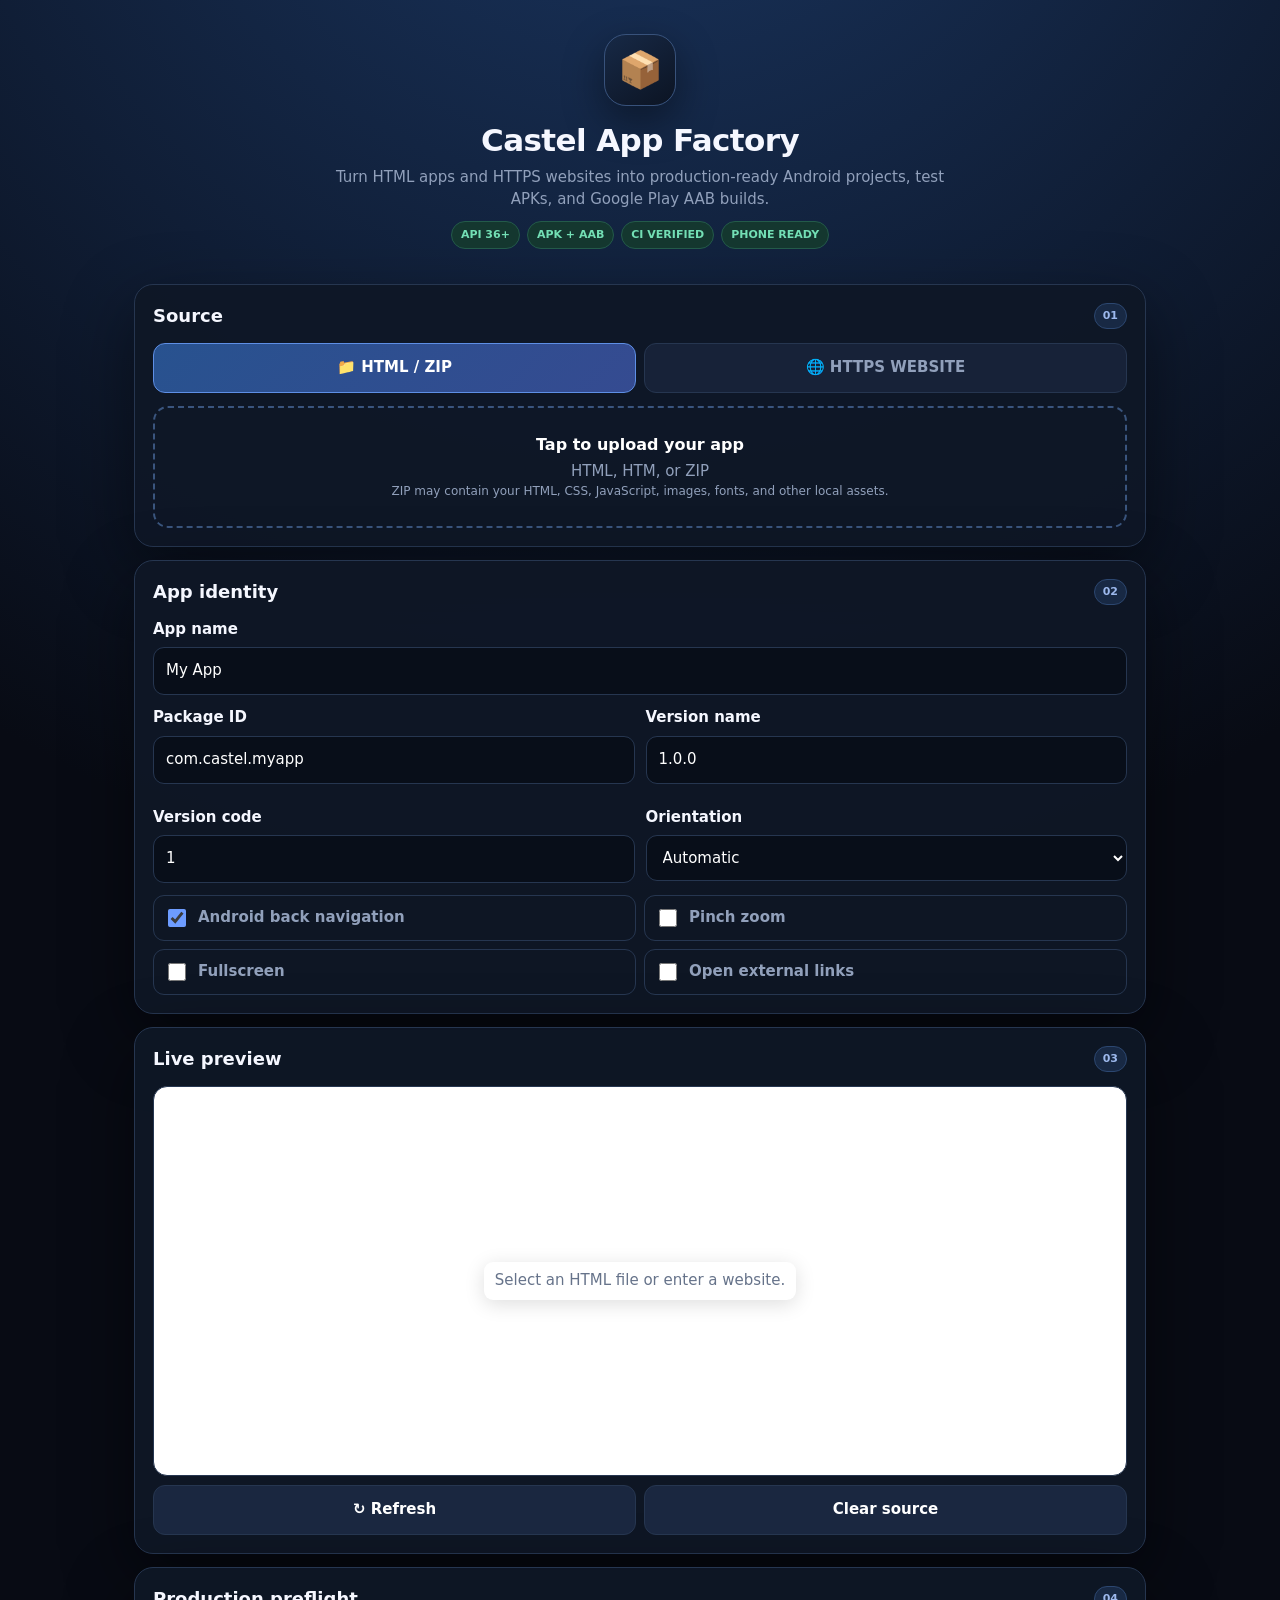
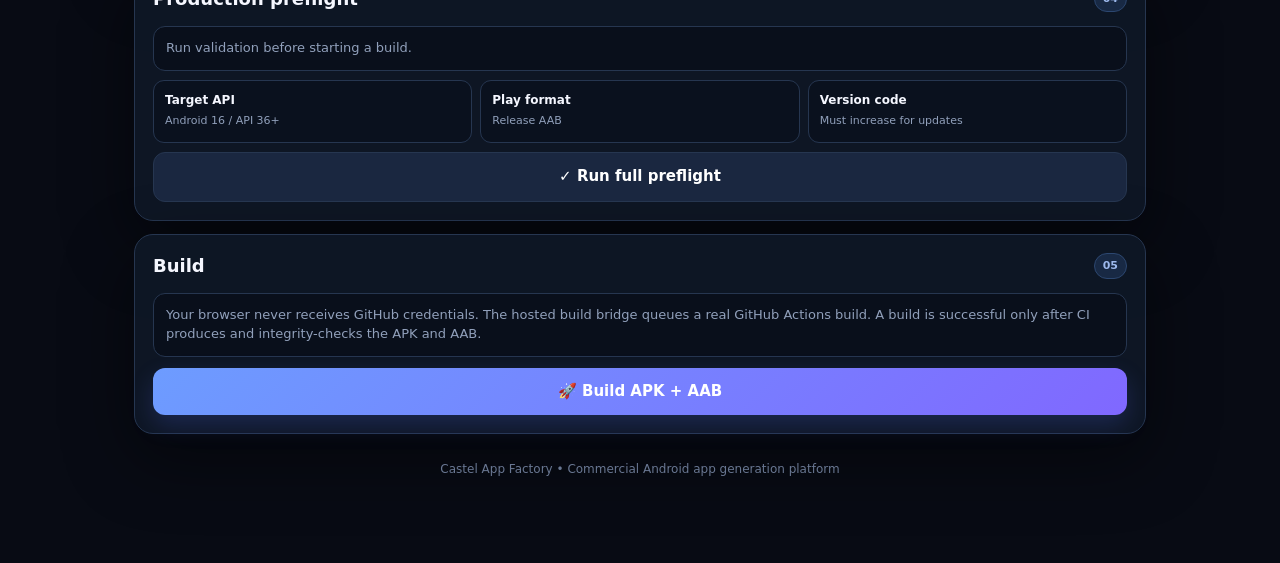
==== index.html @ 4539772b "Fix Pages root to open Castel App Factory UI" ====
<!doctype html>
<html lang="en">
<head>
<meta charset="utf-8">
<meta name="viewport" content="width=device-width,initial-scale=1">
<meta http-equiv="refresh" content="0; url=./factory/index.html">
<title>Opening Castel App Factory…</title>
<script>location.replace('./factory/index.html');</script>
</head>
<body>
<p>Opening <a href="./factory/index.html">Castel App Factory</a>…</p>
</body>
</html>
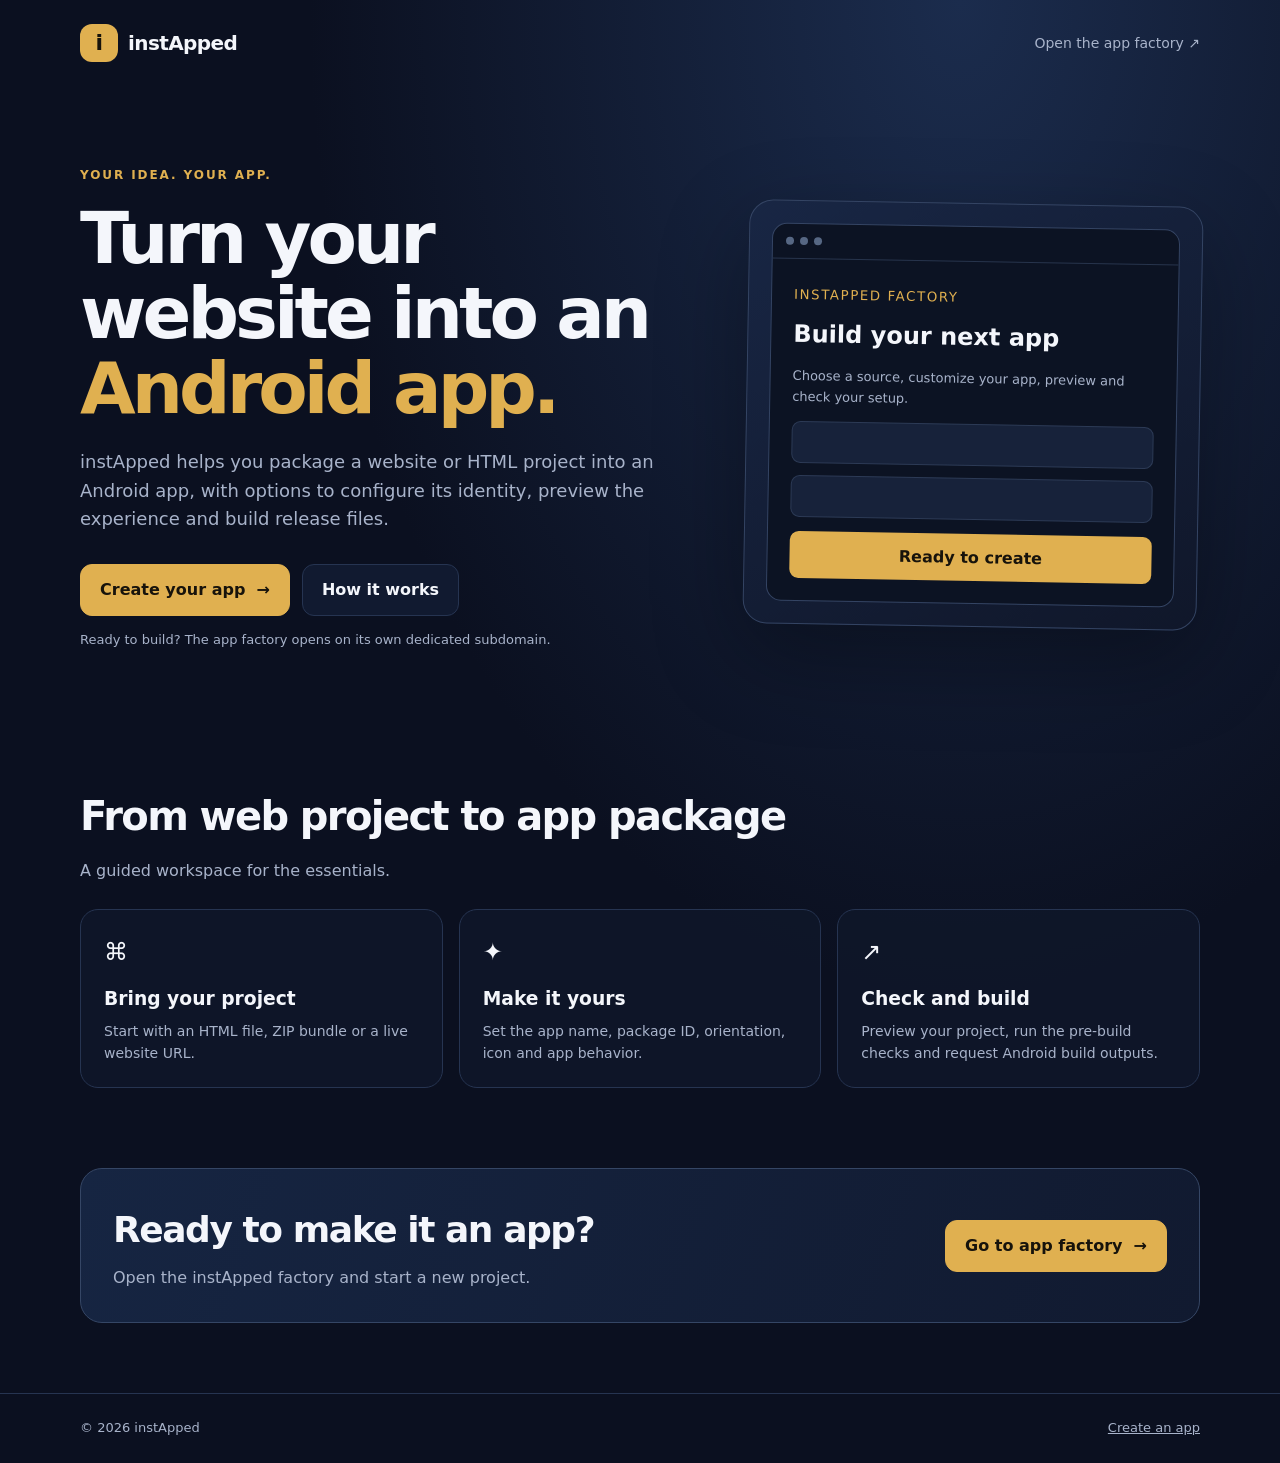
==== commit 44d9b65b: "Create instApped public landing page" ====
--- a/index.html
+++ b/index.html
@@ -3,11 +3,30 @@
 <head>
 <meta charset="utf-8">
 <meta name="viewport" content="width=device-width,initial-scale=1">
-<meta http-equiv="refresh" content="0; url=./factory/index.html">
-<title>Opening Castel App Factory…</title>
-<script>location.replace('./factory/index.html');</script>
+<meta name="theme-color" content="#101a2e">
+<meta name="description" content="instApped turns your website or HTML project into an Android app. Prepare, preview and build from one simple workspace.">
+<title>instApped — Turn your website into an app</title>
+<style>
+:root{color-scheme:dark;--bg:#0b1020;--panel:#111a30;--line:#263451;--text:#f4f6fb;--muted:#a8b3ca;--gold:#e0b050}
+*{box-sizing:border-box}body{margin:0;font:16px/1.6 system-ui,-apple-system,"Segoe UI",sans-serif;background:radial-gradient(ellipse at 75% 0%,#1b2c4d 0,transparent 48%),var(--bg);color:var(--text)}a{color:inherit}.wrap{width:min(1120px,calc(100% - 40px));margin:auto}.top{display:flex;align-items:center;justify-content:space-between;padding:24px 0}.brand{display:flex;align-items:center;gap:10px;font-weight:800;font-size:20px;letter-spacing:-.03em}.mark{display:grid;place-items:center;width:38px;height:38px;border-radius:12px;background:var(--gold);color:#17130b;font-size:22px}.navlink{color:var(--muted);text-decoration:none;font-size:14px}.hero{padding:80px 0 72px;display:grid;grid-template-columns:1.15fr .85fr;gap:52px;align-items:center}.eyebrow{color:var(--gold);font-size:12px;letter-spacing:.16em;text-transform:uppercase;font-weight:800}.hero h1{font-size:clamp(42px,6vw,72px);line-height:1.04;letter-spacing:-.055em;margin:16px 0 22px;max-width:720px}.hero h1 span{color:var(--gold)}.lead{font-size:18px;color:var(--muted);max-width:590px}.actions{display:flex;gap:12px;flex-wrap:wrap;margin-top:30px}.btn{display:inline-flex;align-items:center;justify-content:center;min-height:48px;padding:12px 19px;border-radius:12px;text-decoration:none;font-weight:750;border:1px solid var(--line)}.primary{background:var(--gold);color:#17130b;border-color:var(--gold)}.secondary{background:#111a30}.note{font-size:13px;color:var(--muted);margin-top:14px}.preview{border:1px solid #344463;border-radius:24px;background:linear-gradient(150deg,#182644,#10172a);padding:22px;box-shadow:0 30px 90px #0005;transform:rotate(1deg)}.window{border:1px solid #344463;border-radius:15px;background:#0c1323;overflow:hidden}.windowbar{display:flex;gap:6px;padding:13px;border-bottom:1px solid #27344c}.windowbar i{width:8px;height:8px;border-radius:50%;background:#566783}.mock{padding:22px}.mock small{color:var(--gold);letter-spacing:.12em;text-transform:uppercase}.mock h2{font-size:24px;margin:8px 0}.mock p{color:var(--muted);font-size:13px}.mockrow{height:42px;border:1px solid #2c3a55;border-radius:9px;margin-top:12px;background:#17223a}.mockbutton{background:var(--gold);color:#17130b;text-align:center;padding:11px;border-radius:9px;font-weight:800;margin-top:14px}.features{padding:48px 0 80px}.features h2{font-size:clamp(28px,4vw,40px);letter-spacing:-.04em;margin:0 0 10px}.sectionlead{color:var(--muted);margin:0 0 26px}.cards{display:grid;grid-template-columns:repeat(3,1fr);gap:16px}.card{border:1px solid var(--line);background:#10182bba;border-radius:18px;padding:23px}.ico{font-size:24px}.card h3{margin:12px 0 6px}.card p{margin:0;color:var(--muted);font-size:14px}.cta{border:1px solid #354665;background:linear-gradient(110deg,#162542,#111a30);border-radius:22px;padding:32px;display:flex;justify-content:space-between;align-items:center;gap:20px;margin-bottom:70px}.cta h2{margin:0;font-size:clamp(24px,4vw,36px);letter-spacing:-.04em}.cta p{margin:6px 0 0;color:var(--muted)}footer{border-top:1px solid var(--line);padding:24px 0;color:var(--muted);font-size:13px}.footrow{display:flex;justify-content:space-between;gap:12px;flex-wrap:wrap}
+@media(max-width:760px){.hero{grid-template-columns:1fr;padding:45px 0 52px;gap:30px}.preview{transform:none}.cards{grid-template-columns:1fr}.cta{align-items:flex-start;flex-direction:column;padding:24px}.top{padding:18px 0}}
+</style>
 </head>
 <body>
-<p>Opening <a href="./factory/index.html">Castel App Factory</a>…</p>
+<header class="wrap top"><a class="brand" href="/" aria-label="instApped home" style="text-decoration:none"><span class="mark">i</span>instApped</a><a class="navlink" href="https://create.instapped.com">Open the app factory ↗</a></header>
+<main>
+<section class="wrap hero">
+<div><div class="eyebrow">Your idea. Your app.</div><h1>Turn your website into an <span>Android app.</span></h1><p class="lead">instApped helps you package a website or HTML project into an Android app, with options to configure its identity, preview the experience and build release files.</p><div class="actions"><a class="btn primary" href="https://create.instapped.com">Create your app&nbsp; →</a><a class="btn secondary" href="#how-it-works">How it works</a></div><p class="note">Ready to build? The app factory opens on its own dedicated subdomain.</p></div>
+<div class="preview" aria-label="Illustration of the app factory interface"><div class="window"><div class="windowbar"><i></i><i></i><i></i></div><div class="mock"><small>instApped factory</small><h2>Build your next app</h2><p>Choose a source, customize your app, preview and check your setup.</p><div class="mockrow"></div><div class="mockrow"></div><div class="mockbutton">Ready to create</div></div></div></div>
+</section>
+<section class="wrap features" id="how-it-works"><h2>From web project to app package</h2><p class="sectionlead">A guided workspace for the essentials.</p><div class="cards">
+<article class="card"><div class="ico">⌘</div><h3>Bring your project</h3><p>Start with an HTML file, ZIP bundle or a live website URL.</p></article>
+<article class="card"><div class="ico">✦</div><h3>Make it yours</h3><p>Set the app name, package ID, orientation, icon and app behavior.</p></article>
+<article class="card"><div class="ico">↗</div><h3>Check and build</h3><p>Preview your project, run the pre-build checks and request Android build outputs.</p></article>
+</div></section>
+<section class="wrap"><div class="cta"><div><h2>Ready to make it an app?</h2><p>Open the instApped factory and start a new project.</p></div><a class="btn primary" href="https://create.instapped.com">Go to app factory&nbsp; →</a></div></section>
+</main>
+<footer><div class="wrap footrow"><span>© <span id="year"></span> instApped</span><a href="https://create.instapped.com">Create an app</a></div></footer>
+<script>document.getElementById("year").textContent=new Date().getFullYear();</script>
 </body>
-</html>
+</html>
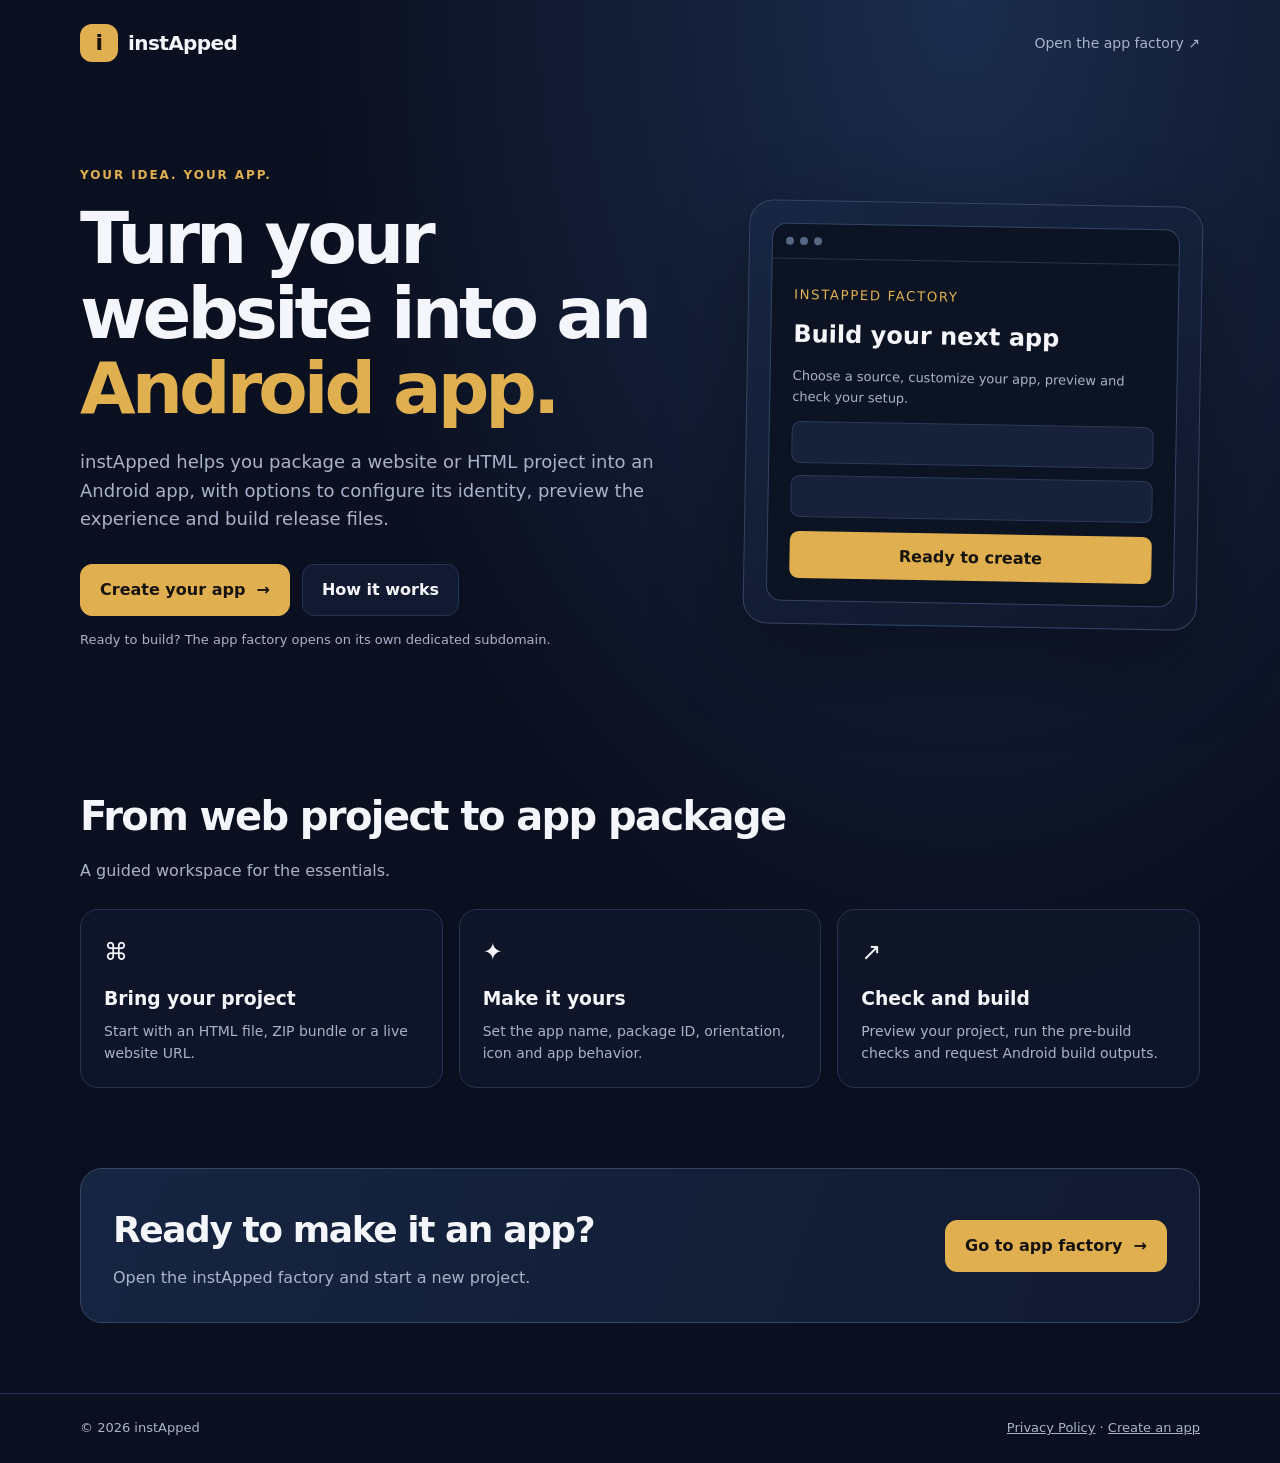
==== commit d900e72b: "Add privacy policy link to InstApped homepage" ====
--- a/index.html
+++ b/index.html
@@ -26,7 +26,7 @@
 </div></section>
 <section class="wrap"><div class="cta"><div><h2>Ready to make it an app?</h2><p>Open the instApped factory and start a new project.</p></div><a class="btn primary" href="https://create.instapped.com">Go to app factory&nbsp; →</a></div></section>
 </main>
-<footer><div class="wrap footrow"><span>© <span id="year"></span> instApped</span><a href="https://create.instapped.com">Create an app</a></div></footer>
+<footer><div class="wrap footrow"><span>© <span id="year"></span> instApped</span><span><a href="/privacy-policy.html">Privacy Policy</a> · <a href="https://create.instapped.com">Create an app</a></span></div></footer>
 <script>document.getElementById("year").textContent=new Date().getFullYear();</script>
 </body>
 </html>
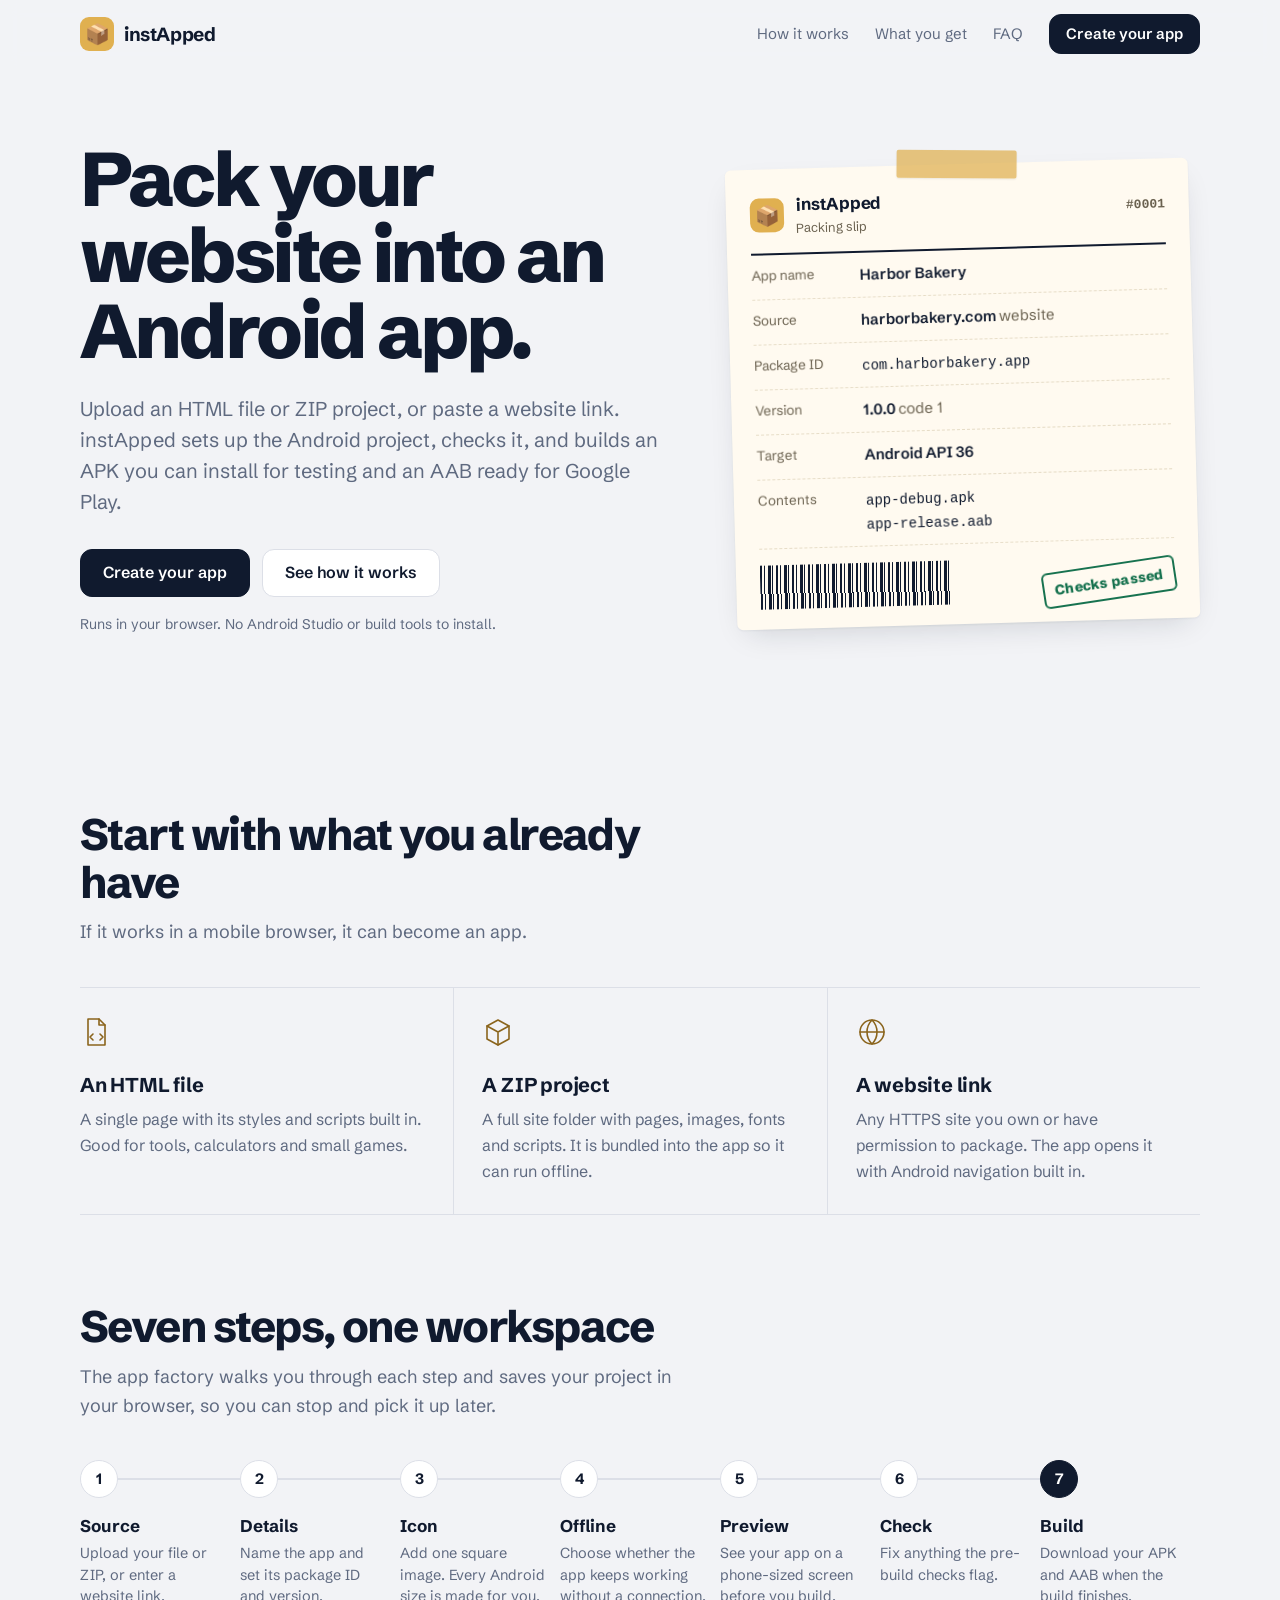
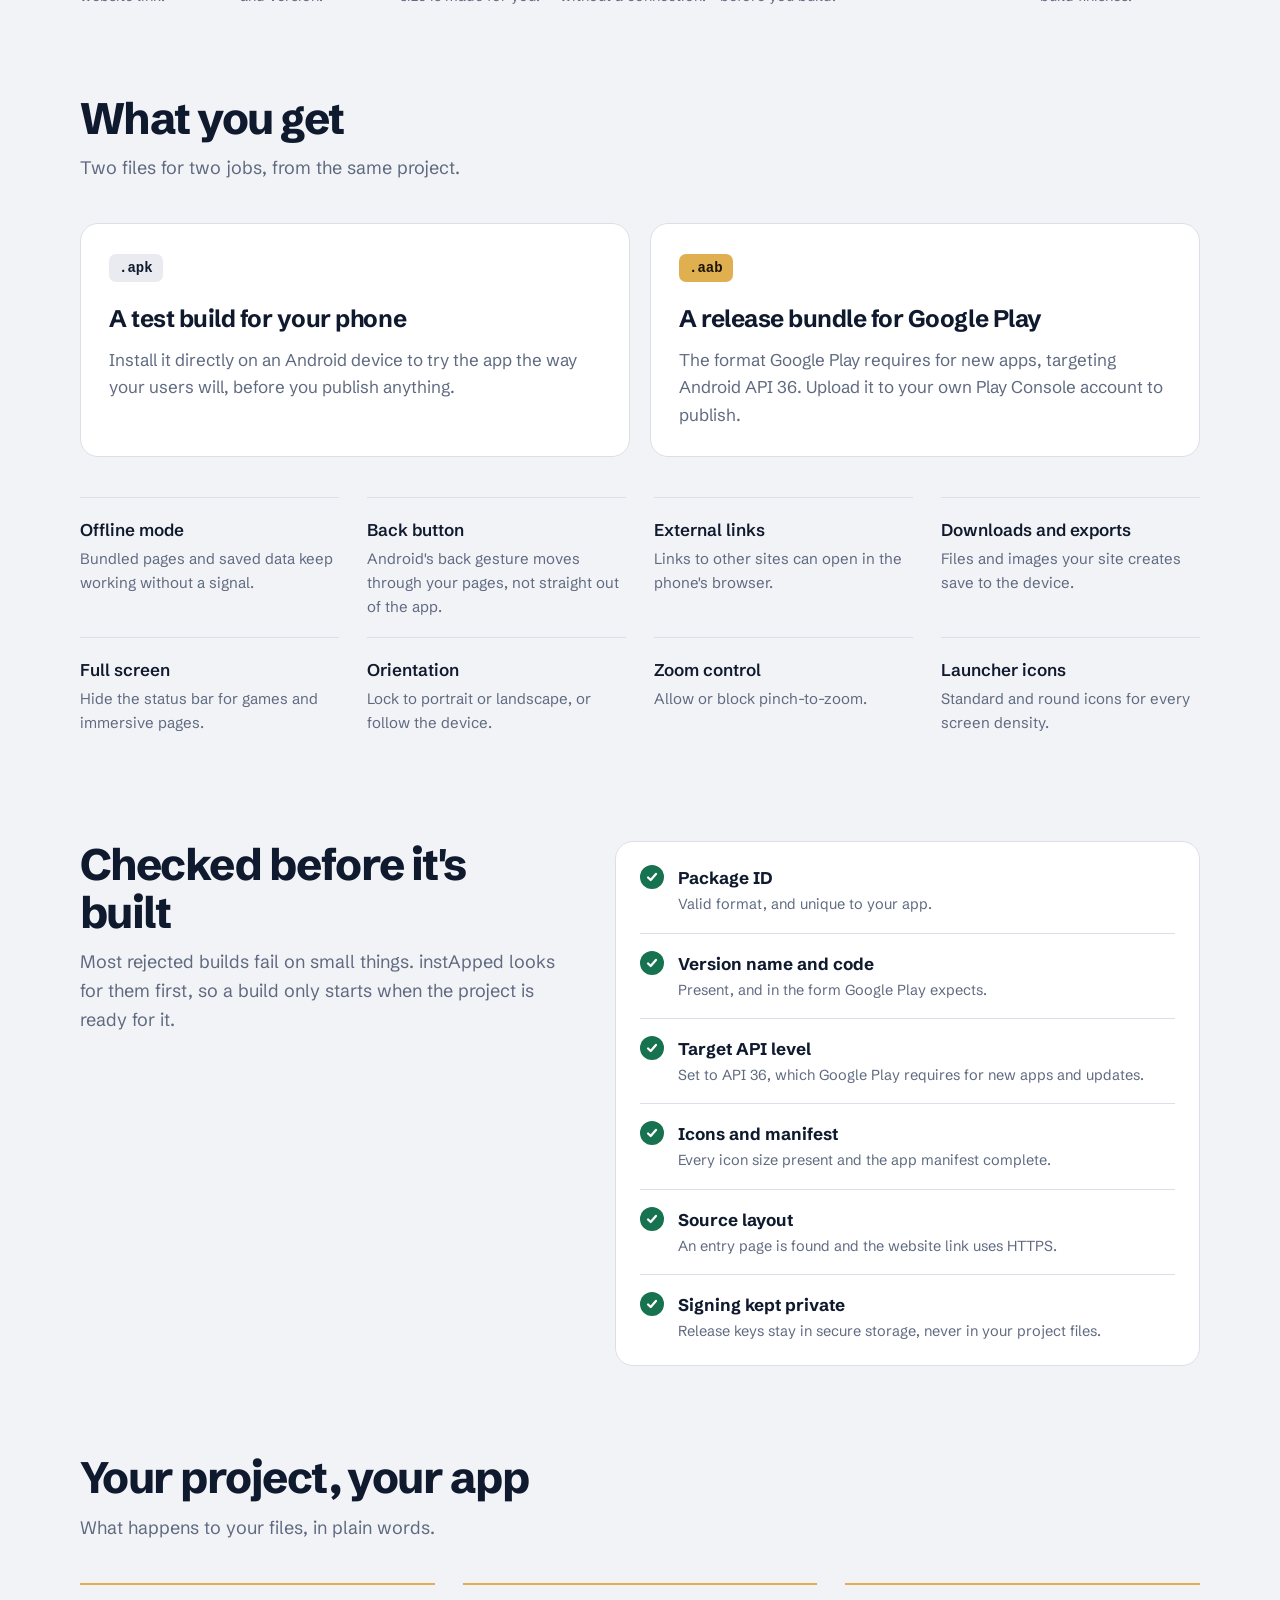
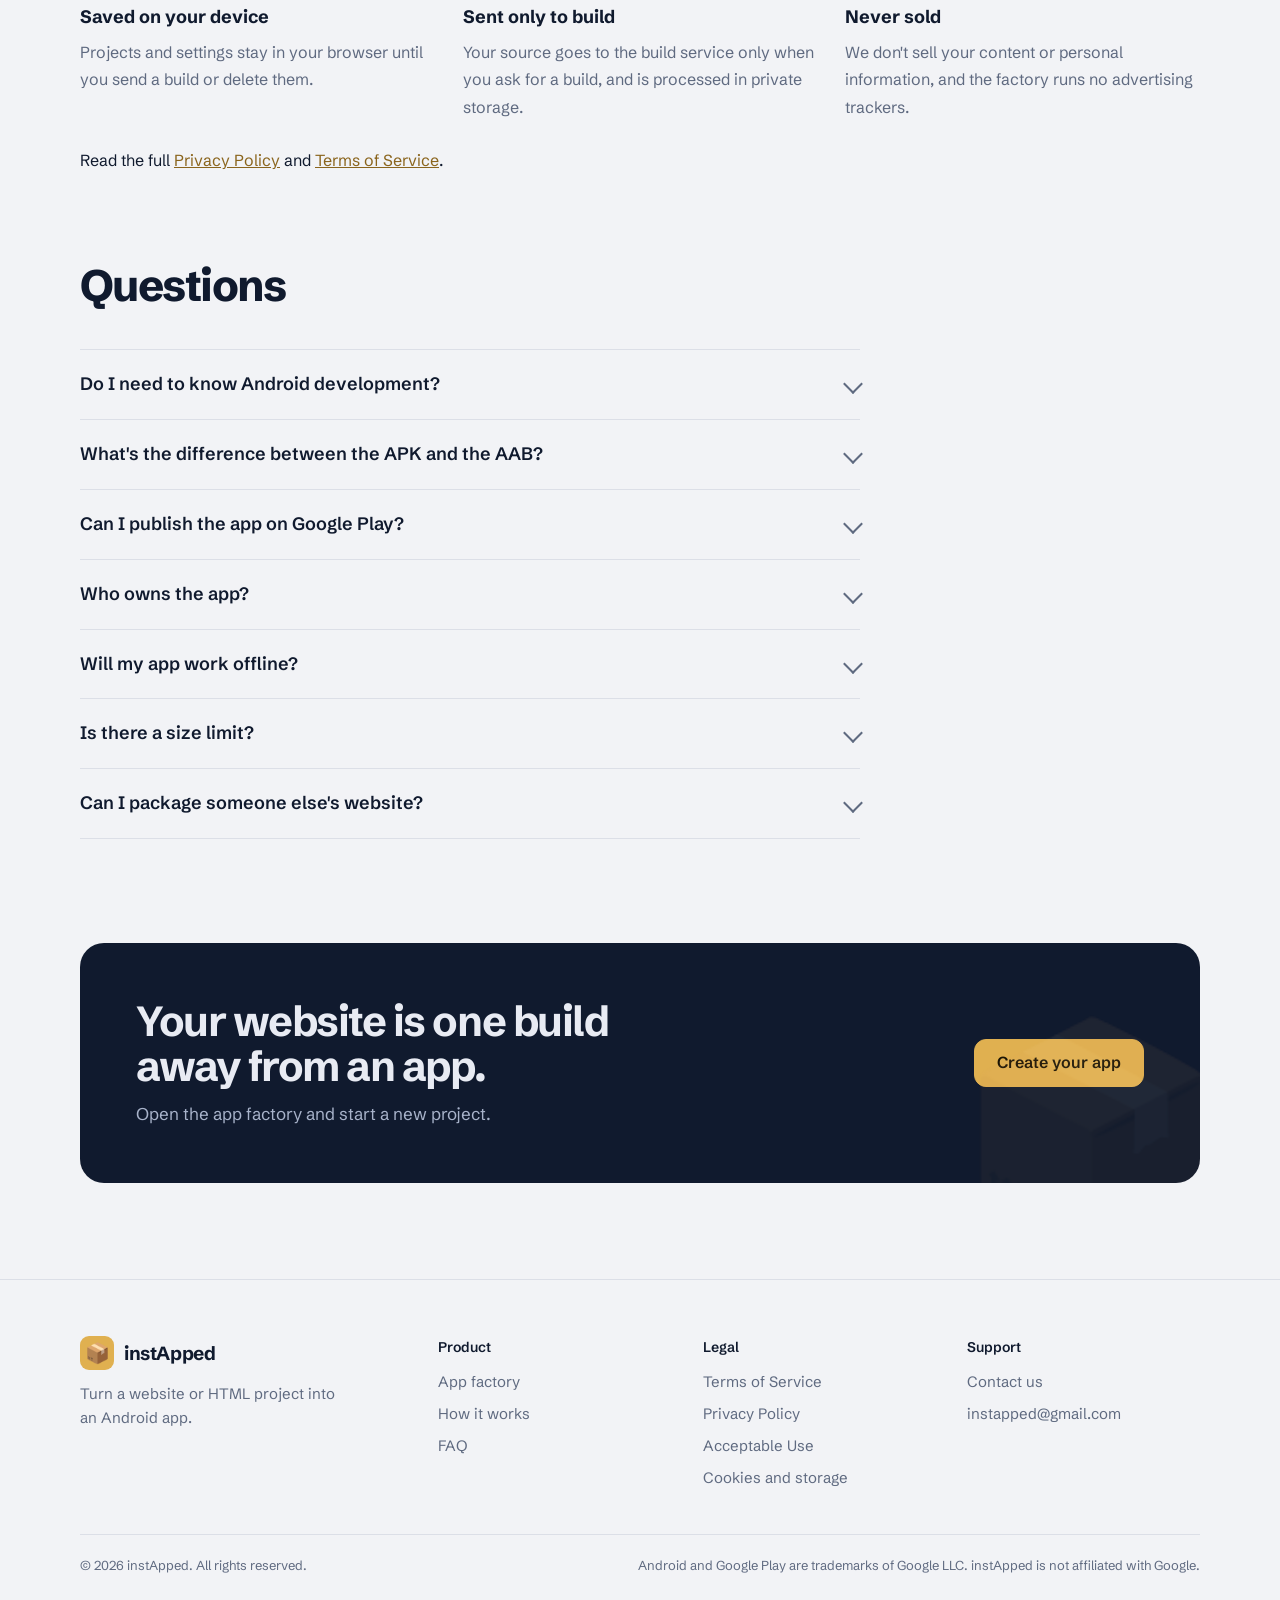
==== commit 3c774969: "Add instApped landing page and legal/support pages - New landing page (index.html) in the brand's na" ====
--- a/index.html
+++ b/index.html
@@ -2,31 +2,403 @@
 <html lang="en">
 <head>
 <meta charset="utf-8">
-<meta name="viewport" content="width=device-width,initial-scale=1">
+<meta name="viewport" content="width=device-width,initial-scale=1,viewport-fit=cover">
+<title>instApped — Turn your website into an Android app</title>
+<meta name="description" content="instApped packages your website, HTML file or ZIP project as an Android app. Preview it, run pre-build checks, and build an APK for testing and an AAB for Google Play.">
 <meta name="theme-color" content="#101a2e">
-<meta name="description" content="instApped turns your website or HTML project into an Android app. Prepare, preview and build from one simple workspace.">
-<title>instApped — Turn your website into an app</title>
+<link rel="canonical" href="https://instapped.com/">
+<link rel="icon" href="/assets/favicon.svg" type="image/svg+xml">
+<meta property="og:type" content="website">
+<meta property="og:site_name" content="instApped">
+<meta property="og:title" content="instApped — Turn your website into an Android app">
+<meta property="og:description" content="Package a website, HTML file or ZIP project as an Android app. Build an APK for testing and an AAB for Google Play.">
+<meta property="og:url" content="https://instapped.com/">
+<meta name="twitter:card" content="summary">
+<link rel="preconnect" href="https://fonts.googleapis.com">
+<link rel="preconnect" href="https://fonts.gstatic.com" crossorigin>
+<link href="https://fonts.googleapis.com/css2?family=Schibsted+Grotesk:wght@400;500;600;700;800&display=swap" rel="stylesheet">
+<link rel="stylesheet" href="/assets/site.css">
+<script type="application/ld+json">
+{"@context":"https://schema.org","@type":"SoftwareApplication","name":"instApped","applicationCategory":"DeveloperApplication","operatingSystem":"Web","url":"https://instapped.com/","description":"Packages a website, HTML file or ZIP project as an Android app, with APK and AAB builds.","publisher":{"@type":"Organization","name":"instApped","email":"instapped@gmail.com"}}
+</script>
 <style>
-:root{color-scheme:dark;--bg:#0b1020;--panel:#111a30;--line:#263451;--text:#f4f6fb;--muted:#a8b3ca;--gold:#e0b050}
-*{box-sizing:border-box}body{margin:0;font:16px/1.6 system-ui,-apple-system,"Segoe UI",sans-serif;background:radial-gradient(ellipse at 75% 0%,#1b2c4d 0,transparent 48%),var(--bg);color:var(--text)}a{color:inherit}.wrap{width:min(1120px,calc(100% - 40px));margin:auto}.top{display:flex;align-items:center;justify-content:space-between;padding:24px 0}.brand{display:flex;align-items:center;gap:10px;font-weight:800;font-size:20px;letter-spacing:-.03em}.mark{display:grid;place-items:center;width:38px;height:38px;border-radius:12px;background:var(--gold);color:#17130b;font-size:22px}.navlink{color:var(--muted);text-decoration:none;font-size:14px}.hero{padding:80px 0 72px;display:grid;grid-template-columns:1.15fr .85fr;gap:52px;align-items:center}.eyebrow{color:var(--gold);font-size:12px;letter-spacing:.16em;text-transform:uppercase;font-weight:800}.hero h1{font-size:clamp(42px,6vw,72px);line-height:1.04;letter-spacing:-.055em;margin:16px 0 22px;max-width:720px}.hero h1 span{color:var(--gold)}.lead{font-size:18px;color:var(--muted);max-width:590px}.actions{display:flex;gap:12px;flex-wrap:wrap;margin-top:30px}.btn{display:inline-flex;align-items:center;justify-content:center;min-height:48px;padding:12px 19px;border-radius:12px;text-decoration:none;font-weight:750;border:1px solid var(--line)}.primary{background:var(--gold);color:#17130b;border-color:var(--gold)}.secondary{background:#111a30}.note{font-size:13px;color:var(--muted);margin-top:14px}.preview{border:1px solid #344463;border-radius:24px;background:linear-gradient(150deg,#182644,#10172a);padding:22px;box-shadow:0 30px 90px #0005;transform:rotate(1deg)}.window{border:1px solid #344463;border-radius:15px;background:#0c1323;overflow:hidden}.windowbar{display:flex;gap:6px;padding:13px;border-bottom:1px solid #27344c}.windowbar i{width:8px;height:8px;border-radius:50%;background:#566783}.mock{padding:22px}.mock small{color:var(--gold);letter-spacing:.12em;text-transform:uppercase}.mock h2{font-size:24px;margin:8px 0}.mock p{color:var(--muted);font-size:13px}.mockrow{height:42px;border:1px solid #2c3a55;border-radius:9px;margin-top:12px;background:#17223a}.mockbutton{background:var(--gold);color:#17130b;text-align:center;padding:11px;border-radius:9px;font-weight:800;margin-top:14px}.features{padding:48px 0 80px}.features h2{font-size:clamp(28px,4vw,40px);letter-spacing:-.04em;margin:0 0 10px}.sectionlead{color:var(--muted);margin:0 0 26px}.cards{display:grid;grid-template-columns:repeat(3,1fr);gap:16px}.card{border:1px solid var(--line);background:#10182bba;border-radius:18px;padding:23px}.ico{font-size:24px}.card h3{margin:12px 0 6px}.card p{margin:0;color:var(--muted);font-size:14px}.cta{border:1px solid #354665;background:linear-gradient(110deg,#162542,#111a30);border-radius:22px;padding:32px;display:flex;justify-content:space-between;align-items:center;gap:20px;margin-bottom:70px}.cta h2{margin:0;font-size:clamp(24px,4vw,36px);letter-spacing:-.04em}.cta p{margin:6px 0 0;color:var(--muted)}footer{border-top:1px solid var(--line);padding:24px 0;color:var(--muted);font-size:13px}.footrow{display:flex;justify-content:space-between;gap:12px;flex-wrap:wrap}
-@media(max-width:760px){.hero{grid-template-columns:1fr;padding:45px 0 52px;gap:30px}.preview{transform:none}.cards{grid-template-columns:1fr}.cta{align-items:flex-start;flex-direction:column;padding:24px}.top{padding:18px 0}}
+/* ---------- Hero ---------- */
+.hero{display:grid;grid-template-columns:minmax(0,1.1fr) minmax(0,.9fr);gap:64px;align-items:center;padding:72px 0 88px}
+.hero h1{font-size:clamp(40px,6.4vw,76px);line-height:1;letter-spacing:-.045em;font-weight:800;margin:0 0 24px;max-width:13ch}
+.lead{font-size:clamp(17px,1.6vw,20px);line-height:1.55;color:var(--muted);max-width:52ch;margin:0}
+.hero-actions{display:flex;flex-wrap:wrap;gap:12px;margin-top:32px}
+.hero-note{margin:16px 0 0;font-size:14px;color:var(--muted)}
+
+/* The packing slip: the one memorable thing on the page */
+.slip-stage{position:relative;padding:18px 6px 6px}
+.slip{position:relative;margin:0;background:var(--slip);color:#101a2e;border-radius:6px;padding:22px 24px 20px;box-shadow:var(--shadow);transform:rotate(-1.6deg);font-size:15px}
+.slip::before{content:"";position:absolute;top:-14px;left:50%;width:120px;height:28px;transform:translateX(-50%) rotate(2deg);background:color-mix(in srgb,#e0b050 72%,transparent);border-radius:2px;box-shadow:0 1px 2px rgba(0,0,0,.08)}
+.slip-top{display:flex;align-items:center;gap:12px;padding-bottom:14px;border-bottom:2px solid #101a2e}
+.slip-top b{display:block;font-size:17px;letter-spacing:-.01em}
+.slip-top small{display:block;color:#6b6250;font-size:13px}
+.slip-no{margin-left:auto;font:600 13px/1 var(--mono);color:#6b6250}
+.slip dl{margin:0}
+.slip .r{display:grid;grid-template-columns:96px minmax(0,1fr);gap:12px;padding:10px 0;border-bottom:1px dashed var(--slip-line)}
+.slip dt{color:#6b6250;font-size:13.5px}
+.slip dd{margin:0;font-weight:600;overflow-wrap:anywhere}
+.slip dd code{font:500 14px/1.4 var(--mono)}
+.slip dd span{font-weight:400;color:#6b6250}
+.slip-foot{display:flex;align-items:flex-end;justify-content:space-between;gap:16px;padding-top:16px}
+.barcode{height:44px;flex:1;max-width:190px;background:repeating-linear-gradient(90deg,#101a2e 0 2px,transparent 2px 4px,#101a2e 4px 5px,transparent 5px 8px,#101a2e 8px 11px,transparent 11px 12px,#101a2e 12px 13px,transparent 13px 16px)}
+.stamp{display:inline-block;border:2.5px solid #17724f;color:#17724f;border-radius:6px;padding:5px 10px;font-weight:800;font-size:14px;letter-spacing:.02em;transform:rotate(-7deg)}
+
+/* Page-load sequence: rows fill in, then the stamp lands */
+@media (prefers-reduced-motion:no-preference){
+  .slip .r{opacity:0;transform:translateY(4px);animation:fill .35s ease-out forwards}
+  .slip .r:nth-child(1){animation-delay:.25s}.slip .r:nth-child(2){animation-delay:.45s}
+  .slip .r:nth-child(3){animation-delay:.65s}.slip .r:nth-child(4){animation-delay:.85s}
+  .slip .r:nth-child(5){animation-delay:1.05s}.slip .r:nth-child(6){animation-delay:1.25s}
+  .stamp{opacity:0;animation:stamp .32s cubic-bezier(.2,1.6,.4,1) 1.7s forwards}
+}
+@keyframes fill{to{opacity:1;transform:none}}
+@keyframes stamp{from{opacity:0;transform:rotate(-7deg) scale(1.9)}to{opacity:1;transform:rotate(-7deg) scale(1)}}
+
+/* ---------- Sections ---------- */
+section{scroll-margin-top:80px}
+.sec{padding:88px 0 0}
+.sec-head{max-width:60ch;margin-bottom:40px}
+.sec-head h2{font-size:clamp(30px,4vw,44px);line-height:1.08;letter-spacing:-.035em;margin:0 0 12px;font-weight:750}
+.sec-head p{margin:0;color:var(--muted);font-size:18px}
+
+/* Sources: three ways in */
+.sources{display:grid;grid-template-columns:repeat(3,1fr);border-top:1px solid var(--line);border-bottom:1px solid var(--line)}
+.source{padding:28px 28px 30px 0}
+.source+.source{padding-left:28px;border-left:1px solid var(--line)}
+.source svg{width:32px;height:32px;fill:none;stroke:var(--accent);stroke-width:1.6;stroke-linecap:round;stroke-linejoin:round}
+.source h3{font-size:20px;margin:14px 0 6px;letter-spacing:-.01em}
+.source p{margin:0;color:var(--muted);font-size:16px}
+
+/* Steps: a real sequence, so numbered */
+.steps{list-style:none;margin:0;padding:0;display:grid;grid-template-columns:repeat(7,1fr);gap:0;counter-reset:s}
+.steps li{position:relative;padding:0 14px 0 0;counter-increment:s}
+.steps li::before{content:counter(s);display:grid;place-items:center;width:36px;height:36px;border-radius:50%;background:var(--surface);border:1.5px solid var(--line);font-weight:700;font-size:15px;position:relative;z-index:1}
+.steps li::after{content:"";position:absolute;top:18px;left:36px;right:0;height:1.5px;background:var(--line)}
+.steps li:last-child::after{display:none}
+.steps li:last-child::before{background:var(--btn);border-color:var(--btn);color:var(--btn-text)}
+.steps b{display:block;margin:14px 0 4px;font-size:17px}
+.steps span{display:block;color:var(--muted);font-size:14.5px;line-height:1.45}
+
+/* Outputs */
+.outputs{display:grid;grid-template-columns:1fr 1fr;gap:20px}
+.output{background:var(--surface);border:1px solid var(--line);border-radius:18px;padding:28px}
+.output .ext{display:inline-block;font:700 14px/1 var(--mono);padding:7px 10px;border-radius:7px;background:var(--surface-2);color:var(--text)}
+.output.release .ext{background:var(--gold);color:#1a1405}
+.output h3{font-size:24px;letter-spacing:-.02em;margin:18px 0 8px}
+.output p{margin:0;color:var(--muted)}
+.behaviors{display:grid;grid-template-columns:repeat(4,1fr);gap:0 28px;margin:40px 0 0;padding:0}
+.behaviors div{padding:18px 0;border-top:1px solid var(--line)}
+.behaviors dt{font-weight:600;margin:0 0 4px}
+.behaviors dd{margin:0;color:var(--muted);font-size:15px}
+
+/* Checks */
+.checks{display:grid;grid-template-columns:minmax(0,.9fr) minmax(0,1.1fr);gap:56px;align-items:start}
+.checks .sec-head{margin:0}
+.checklist{list-style:none;margin:0;padding:6px 24px;background:var(--surface);border:1px solid var(--line);border-radius:18px}
+.checklist li{display:flex;gap:14px;align-items:flex-start;padding:16px 0;border-top:1px solid var(--line)}
+.checklist li:first-child{border-top:0}
+.checklist i{flex:none;width:24px;height:24px;border-radius:50%;background:var(--ok);display:grid;place-items:center;margin-top:1px}
+.checklist i svg{width:14px;height:14px;fill:none;stroke:#fff;stroke-width:2.6;stroke-linecap:round;stroke-linejoin:round}
+.checklist b{display:block}
+.checklist small{display:block;color:var(--muted);font-size:14.5px;margin-top:2px}
+
+/* Privacy in plain words */
+.plain{display:grid;grid-template-columns:repeat(3,1fr);gap:28px;margin:0;padding:0;list-style:none}
+.plain li{padding-top:18px;border-top:2px solid var(--gold)}
+.plain b{display:block;font-size:18px;margin-bottom:6px}
+.plain span{color:var(--muted);font-size:16px}
+.plain-link{margin:28px 0 0;font-size:16px}
+
+/* FAQ */
+.faq{max-width:780px;border-top:1px solid var(--line)}
+.faq details{border-bottom:1px solid var(--line)}
+.faq summary{list-style:none;cursor:pointer;display:flex;justify-content:space-between;gap:20px;padding:20px 0;font-weight:600;font-size:18px}
+.faq summary::-webkit-details-marker{display:none}
+.faq summary::after{content:"";flex:none;width:12px;height:12px;margin-top:7px;border-right:2px solid var(--muted);border-bottom:2px solid var(--muted);transform:rotate(45deg);transition:transform .2s}
+.faq details[open] summary::after{transform:rotate(-135deg);margin-top:12px}
+.faq details p{margin:0 0 22px;color:var(--muted);max-width:66ch}
+
+/* Closing band: navy in both themes, the brand's own colors */
+.band{margin-top:104px;background:#101a2e;color:#e8ebf3;border-radius:24px;padding:56px;display:flex;align-items:center;justify-content:space-between;gap:32px;position:relative;overflow:hidden}
+.band h2{font-size:clamp(28px,4vw,42px);line-height:1.08;letter-spacing:-.035em;margin:0 0 10px;max-width:18ch}
+.band p{margin:0;color:#a8b3ca}
+.band .btn.primary{background:#e0b050;border-color:#e0b050;color:#1a1405;flex:none}
+.band-box{position:absolute;right:-30px;bottom:-60px;font-size:220px;line-height:1;opacity:.07;pointer-events:none}
+
+@media (max-width:980px){
+  .hero{grid-template-columns:1fr;gap:40px;padding:40px 0 56px}
+  .slip-stage{max-width:460px}
+  .steps{grid-template-columns:1fr;gap:0}
+  .steps li{display:grid;grid-template-columns:36px 1fr;column-gap:16px;padding:0 0 22px}
+  .steps li::before{grid-row:1/3}
+  .steps li::after{top:36px;bottom:0;left:17px;right:auto;width:1.5px;height:auto}
+  .steps b{margin:5px 0 2px}
+  .behaviors{grid-template-columns:1fr 1fr}
+  .checks{grid-template-columns:1fr;gap:28px}
+}
+@media (max-width:700px){
+  body{font-size:16px}
+  .sec{padding-top:64px}
+  .sources{grid-template-columns:1fr}
+  .source,.source+.source{padding:22px 0;border-left:0}
+  .source+.source{border-top:1px solid var(--line)}
+  .outputs{grid-template-columns:1fr}
+  .output{padding:22px}
+  .behaviors{grid-template-columns:1fr}
+  .plain{grid-template-columns:1fr;gap:22px}
+  .band{flex-direction:column;align-items:flex-start;padding:36px 24px;margin-top:72px}
+  .band .btn{width:100%}
+  .hero-actions .btn{flex:1 1 100%}
+  .slip{padding:18px 18px 16px}
+  .slip .r{grid-template-columns:84px minmax(0,1fr)}
+}
 </style>
 </head>
 <body>
-<header class="wrap top"><a class="brand" href="/" aria-label="instApped home" style="text-decoration:none"><span class="mark">i</span>instApped</a><a class="navlink" href="https://create.instapped.com">Open the app factory ↗</a></header>
-<main>
-<section class="wrap hero">
-<div><div class="eyebrow">Your idea. Your app.</div><h1>Turn your website into an <span>Android app.</span></h1><p class="lead">instApped helps you package a website or HTML project into an Android app, with options to configure its identity, preview the experience and build release files.</p><div class="actions"><a class="btn primary" href="https://create.instapped.com">Create your app&nbsp; →</a><a class="btn secondary" href="#how-it-works">How it works</a></div><p class="note">Ready to build? The app factory opens on its own dedicated subdomain.</p></div>
-<div class="preview" aria-label="Illustration of the app factory interface"><div class="window"><div class="windowbar"><i></i><i></i><i></i></div><div class="mock"><small>instApped factory</small><h2>Build your next app</h2><p>Choose a source, customize your app, preview and check your setup.</p><div class="mockrow"></div><div class="mockrow"></div><div class="mockbutton">Ready to create</div></div></div></div>
-</section>
-<section class="wrap features" id="how-it-works"><h2>From web project to app package</h2><p class="sectionlead">A guided workspace for the essentials.</p><div class="cards">
-<article class="card"><div class="ico">⌘</div><h3>Bring your project</h3><p>Start with an HTML file, ZIP bundle or a live website URL.</p></article>
-<article class="card"><div class="ico">✦</div><h3>Make it yours</h3><p>Set the app name, package ID, orientation, icon and app behavior.</p></article>
-<article class="card"><div class="ico">↗</div><h3>Check and build</h3><p>Preview your project, run the pre-build checks and request Android build outputs.</p></article>
-</div></section>
-<section class="wrap"><div class="cta"><div><h2>Ready to make it an app?</h2><p>Open the instApped factory and start a new project.</p></div><a class="btn primary" href="https://create.instapped.com">Go to app factory&nbsp; →</a></div></section>
+<a class="skip" href="#main">Skip to content</a>
+
+<header class="site-head" id="top">
+  <div class="wrap">
+    <a class="brand" href="/" aria-label="instApped home"><span class="logo" aria-hidden="true">📦</span>instApped</a>
+    <nav class="site-nav" aria-label="Main">
+      <a href="#how-it-works">How it works</a>
+      <a href="#outputs">What you get</a>
+      <a href="#faq">FAQ</a>
+      <a class="btn primary small" href="https://create.instapped.com/">Create your app</a>
+    </nav>
+  </div>
+</header>
+
+<main id="main">
+  <section class="wrap hero" aria-labelledby="hero-title">
+    <div>
+      <h1 id="hero-title">Pack your website into an Android app.</h1>
+      <p class="lead">Upload an HTML file or ZIP project, or paste a website link. instApped sets up the Android project, checks it, and builds an APK you can install for testing and an AAB ready for Google Play.</p>
+      <div class="hero-actions">
+        <a class="btn primary" href="https://create.instapped.com/">Create your app</a>
+        <a class="btn" href="#how-it-works">See how it works</a>
+      </div>
+      <p class="hero-note">Runs in your browser. No Android Studio or build tools to install.</p>
+    </div>
+
+    <div class="slip-stage">
+      <figure class="slip" aria-label="Example packing slip for an app built with instApped">
+        <div class="slip-top">
+          <span class="logo" aria-hidden="true">📦</span>
+          <div><b>instApped</b><small>Packing slip</small></div>
+          <span class="slip-no">#0001</span>
+        </div>
+        <dl>
+          <div class="r"><dt>App name</dt><dd>Harbor Bakery</dd></div>
+          <div class="r"><dt>Source</dt><dd>harborbakery.com <span>website</span></dd></div>
+          <div class="r"><dt>Package ID</dt><dd><code>com.harborbakery.app</code></dd></div>
+          <div class="r"><dt>Version</dt><dd>1.0.0 <span>code 1</span></dd></div>
+          <div class="r"><dt>Target</dt><dd>Android API 36</dd></div>
+          <div class="r"><dt>Contents</dt><dd><code>app-debug.apk</code><br><code>app-release.aab</code></dd></div>
+        </dl>
+        <div class="slip-foot">
+          <div class="barcode" aria-hidden="true"></div>
+          <span class="stamp">Checks passed</span>
+        </div>
+      </figure>
+    </div>
+  </section>
+
+  <section class="wrap sec" aria-labelledby="sources-title">
+    <div class="sec-head">
+      <h2 id="sources-title">Start with what you already have</h2>
+      <p>If it works in a mobile browser, it can become an app.</p>
+    </div>
+    <div class="sources">
+      <div class="source">
+        <svg viewBox="0 0 32 32" aria-hidden="true"><path d="M8 3h11l6 6v20H8z"/><path d="M19 3v6h6"/><path d="m13 18-3 3 3 3M20 18l3 3-3 3"/></svg>
+        <h3>An HTML file</h3>
+        <p>A single page with its styles and scripts built in. Good for tools, calculators and small games.</p>
+      </div>
+      <div class="source">
+        <svg viewBox="0 0 32 32" aria-hidden="true"><path d="M5 10 16 4l11 6v13l-11 6-11-6z"/><path d="m5 10 11 6 11-6M16 16v13"/></svg>
+        <h3>A ZIP project</h3>
+        <p>A full site folder with pages, images, fonts and scripts. It is bundled into the app so it can run offline.</p>
+      </div>
+      <div class="source">
+        <svg viewBox="0 0 32 32" aria-hidden="true"><circle cx="16" cy="16" r="12"/><path d="M4 16h24M16 4c4 4 5 8 5 12s-1 8-5 12c-4-4-5-8-5-12s1-8 5-12"/></svg>
+        <h3>A website link</h3>
+        <p>Any HTTPS site you own or have permission to package. The app opens it with Android navigation built in.</p>
+      </div>
+    </div>
+  </section>
+
+  <section class="wrap sec" id="how-it-works" aria-labelledby="how-title">
+    <div class="sec-head">
+      <h2 id="how-title">Seven steps, one workspace</h2>
+      <p>The app factory walks you through each step and saves your project in your browser, so you can stop and pick it up later.</p>
+    </div>
+    <ol class="steps">
+      <li><b>Source</b><span>Upload your file or ZIP, or enter a website link.</span></li>
+      <li><b>Details</b><span>Name the app and set its package ID and version.</span></li>
+      <li><b>Icon</b><span>Add one square image. Every Android size is made for you.</span></li>
+      <li><b>Offline</b><span>Choose whether the app keeps working without a connection.</span></li>
+      <li><b>Preview</b><span>See your app on a phone-sized screen before you build.</span></li>
+      <li><b>Check</b><span>Fix anything the pre-build checks flag.</span></li>
+      <li><b>Build</b><span>Download your APK and AAB when the build finishes.</span></li>
+    </ol>
+  </section>
+
+  <section class="wrap sec" id="outputs" aria-labelledby="outputs-title">
+    <div class="sec-head">
+      <h2 id="outputs-title">What you get</h2>
+      <p>Two files for two jobs, from the same project.</p>
+    </div>
+    <div class="outputs">
+      <article class="output">
+        <span class="ext">.apk</span>
+        <h3>A test build for your phone</h3>
+        <p>Install it directly on an Android device to try the app the way your users will, before you publish anything.</p>
+      </article>
+      <article class="output release">
+        <span class="ext">.aab</span>
+        <h3>A release bundle for Google Play</h3>
+        <p>The format Google Play requires for new apps, targeting Android API 36. Upload it to your own Play Console account to publish.</p>
+      </article>
+    </div>
+    <dl class="behaviors">
+      <div><dt>Offline mode</dt><dd>Bundled pages and saved data keep working without a signal.</dd></div>
+      <div><dt>Back button</dt><dd>Android's back gesture moves through your pages, not straight out of the app.</dd></div>
+      <div><dt>External links</dt><dd>Links to other sites can open in the phone's browser.</dd></div>
+      <div><dt>Downloads and exports</dt><dd>Files and images your site creates save to the device.</dd></div>
+      <div><dt>Full screen</dt><dd>Hide the status bar for games and immersive pages.</dd></div>
+      <div><dt>Orientation</dt><dd>Lock to portrait or landscape, or follow the device.</dd></div>
+      <div><dt>Zoom control</dt><dd>Allow or block pinch-to-zoom.</dd></div>
+      <div><dt>Launcher icons</dt><dd>Standard and round icons for every screen density.</dd></div>
+    </dl>
+  </section>
+
+  <section class="wrap sec" aria-labelledby="checks-title">
+    <div class="checks">
+      <div class="sec-head">
+        <h2 id="checks-title">Checked before it's built</h2>
+        <p>Most rejected builds fail on small things. instApped looks for them first, so a build only starts when the project is ready for it.</p>
+      </div>
+      <ul class="checklist">
+        <li><i><svg viewBox="0 0 16 16"><path d="m3.5 8.5 3 3 6-7"/></svg></i><div><b>Package ID</b><small>Valid format, and unique to your app.</small></div></li>
+        <li><i><svg viewBox="0 0 16 16"><path d="m3.5 8.5 3 3 6-7"/></svg></i><div><b>Version name and code</b><small>Present, and in the form Google Play expects.</small></div></li>
+        <li><i><svg viewBox="0 0 16 16"><path d="m3.5 8.5 3 3 6-7"/></svg></i><div><b>Target API level</b><small>Set to API 36, which Google Play requires for new apps and updates.</small></div></li>
+        <li><i><svg viewBox="0 0 16 16"><path d="m3.5 8.5 3 3 6-7"/></svg></i><div><b>Icons and manifest</b><small>Every icon size present and the app manifest complete.</small></div></li>
+        <li><i><svg viewBox="0 0 16 16"><path d="m3.5 8.5 3 3 6-7"/></svg></i><div><b>Source layout</b><small>An entry page is found and the website link uses HTTPS.</small></div></li>
+        <li><i><svg viewBox="0 0 16 16"><path d="m3.5 8.5 3 3 6-7"/></svg></i><div><b>Signing kept private</b><small>Release keys stay in secure storage, never in your project files.</small></div></li>
+      </ul>
+    </div>
+  </section>
+
+  <section class="wrap sec" aria-labelledby="privacy-title">
+    <div class="sec-head">
+      <h2 id="privacy-title">Your project, your app</h2>
+      <p>What happens to your files, in plain words.</p>
+    </div>
+    <ul class="plain">
+      <li><b>Saved on your device</b><span>Projects and settings stay in your browser until you send a build or delete them.</span></li>
+      <li><b>Sent only to build</b><span>Your source goes to the build service only when you ask for a build, and is processed in private storage.</span></li>
+      <li><b>Never sold</b><span>We don't sell your content or personal information, and the factory runs no advertising trackers.</span></li>
+    </ul>
+    <p class="plain-link">Read the full <a href="/privacy-policy.html">Privacy Policy</a> and <a href="/terms.html">Terms of Service</a>.</p>
+  </section>
+
+  <section class="wrap sec" id="faq" aria-labelledby="faq-title">
+    <div class="sec-head">
+      <h2 id="faq-title">Questions</h2>
+    </div>
+    <div class="faq">
+      <details>
+        <summary>Do I need to know Android development?</summary>
+        <p>No. instApped prepares the Android project and runs the build in the cloud. You need your web project, an app name and an icon.</p>
+      </details>
+      <details>
+        <summary>What's the difference between the APK and the AAB?</summary>
+        <p>The APK installs directly on a phone, so use it for testing. The AAB is the format Google Play requires when you publish. Both come from the same project.</p>
+      </details>
+      <details>
+        <summary>Can I publish the app on Google Play?</summary>
+        <p>Yes. Upload the AAB to your own Google Play Console account. You publish under your own developer name and are responsible for the store listing, content rating and the privacy disclosures Google Play asks for.</p>
+      </details>
+      <details>
+        <summary>Who owns the app?</summary>
+        <p>You do. You keep the rights to your content and to the app built from it. See the <a href="/terms.html">Terms of Service</a> for details.</p>
+      </details>
+      <details>
+        <summary>Will my app work offline?</summary>
+        <p>HTML and ZIP projects are bundled into the app and can run fully offline. Website-link apps need a connection for pages that aren't already cached. You choose the offline setting in step four.</p>
+      </details>
+      <details>
+        <summary>Is there a size limit?</summary>
+        <p>Uploaded HTML and ZIP projects can be up to about 21 MB. Website-link apps have no upload limit, because the site is loaded rather than uploaded.</p>
+      </details>
+      <details>
+        <summary>Can I package someone else's website?</summary>
+        <p>Only if you have permission. Packaging sites or content you don't have the rights to is not allowed. See the <a href="/acceptable-use.html">Acceptable Use Policy</a>.</p>
+      </details>
+    </div>
+  </section>
+
+  <section class="wrap" aria-labelledby="cta-title">
+    <div class="band">
+      <div>
+        <h2 id="cta-title">Your website is one build away from an app.</h2>
+        <p>Open the app factory and start a new project.</p>
+      </div>
+      <a class="btn primary" href="https://create.instapped.com/">Create your app</a>
+      <span class="band-box" aria-hidden="true">📦</span>
+    </div>
+  </section>
 </main>
-<footer><div class="wrap footrow"><span>© <span id="year"></span> instApped</span><span><a href="/privacy-policy.html">Privacy Policy</a> · <a href="https://create.instapped.com">Create an app</a></span></div></footer>
-<script>document.getElementById("year").textContent=new Date().getFullYear();</script>
+
+<footer class="site-foot">
+  <div class="wrap">
+    <div class="foot-grid">
+      <div class="foot-about">
+        <a class="brand" href="/"><span class="logo" aria-hidden="true">📦</span>instApped</a>
+        <p>Turn a website or HTML project into an Android app.</p>
+      </div>
+      <div>
+        <h2>Product</h2>
+        <ul>
+          <li><a href="https://create.instapped.com/">App factory</a></li>
+          <li><a href="/#how-it-works">How it works</a></li>
+          <li><a href="/#faq">FAQ</a></li>
+        </ul>
+      </div>
+      <div>
+        <h2>Legal</h2>
+        <ul>
+          <li><a href="/terms.html">Terms of Service</a></li>
+          <li><a href="/privacy-policy.html">Privacy Policy</a></li>
+          <li><a href="/acceptable-use.html">Acceptable Use</a></li>
+          <li><a href="/cookies.html">Cookies and storage</a></li>
+        </ul>
+      </div>
+      <div>
+        <h2>Support</h2>
+        <ul>
+          <li><a href="/contact.html">Contact us</a></li>
+          <li><a href="mailto:instapped@gmail.com">instapped@gmail.com</a></li>
+        </ul>
+      </div>
+    </div>
+    <div class="foot-base">
+      <p>© <span data-year>2026</span> instApped. All rights reserved.</p>
+      <p>Android and Google Play are trademarks of Google LLC. instApped is not affiliated with Google.</p>
+    </div>
+  </div>
+</footer>
+
+<script>
+document.querySelectorAll("[data-year]").forEach(e=>e.textContent=new Date().getFullYear());
+const head=document.querySelector(".site-head");
+const onScroll=()=>head.classList.toggle("scrolled",scrollY>8);
+addEventListener("scroll",onScroll,{passive:true});onScroll();
+</script>
 </body>
-</html>+</html>
--- a/assets/site.css
+++ b/assets/site.css
@@ -0,0 +1,132 @@
+/* instApped — shared site theme (landing + legal pages)
+   Brand: navy #101a2e, gold #e0b050 / #b8862b, box mark on a gold tile.
+   Colors follow the factory's light and dark tokens. */
+
+:root{
+  --navy:#101a2e;
+  --gold:#e0b050;
+  --gold-deep:#b8862b;
+
+  --bg:#f2f3f6;
+  --surface:#ffffff;
+  --surface-2:#e9ebf0;
+  --line:#dcdfe7;
+  --text:#101a2e;
+  --muted:#5f6a80;
+  --accent:#8a641c;          /* gold text that passes contrast on light */
+  --btn:#101a2e;
+  --btn-text:#ffffff;
+  --ok:#17724f;
+  --slip:#fffaf0;            /* packing slip paper */
+  --slip-line:#e6dcc6;
+  --shadow:0 1px 2px rgba(16,26,46,.06),0 12px 32px -12px rgba(16,26,46,.18);
+
+  --font:"Schibsted Grotesk",system-ui,-apple-system,"Segoe UI",Roboto,sans-serif;
+  --mono:ui-monospace,"SF Mono",Menlo,Consolas,monospace;
+  --wrap:1120px;
+  color-scheme:light;
+}
+@media (prefers-color-scheme:dark){
+  :root{
+    --bg:#0b101d;
+    --surface:#141b2d;
+    --surface-2:#1c2540;
+    --line:#263050;
+    --text:#e8ebf3;
+    --muted:#9aa5bd;
+    --accent:#e0b050;
+    --btn:#e0b050;
+    --btn-text:#1a1405;
+    --ok:#5ccf9e;
+    --slip:#f6efdf;
+    --slip-line:#e2d6bb;
+    --shadow:0 1px 2px rgba(0,0,0,.3),0 20px 50px -20px rgba(0,0,0,.6);
+    color-scheme:dark;
+  }
+}
+
+*{box-sizing:border-box}
+html{-webkit-text-size-adjust:100%;scroll-behavior:smooth}
+body{margin:0;background:var(--bg);color:var(--text);font:17px/1.6 var(--font);overflow-x:hidden;-webkit-tap-highlight-color:transparent}
+img,svg{max-width:100%}
+a{color:var(--accent)}
+:focus-visible{outline:2px solid var(--gold-deep);outline-offset:3px;border-radius:4px}
+.wrap{width:min(var(--wrap),100% - 32px);margin-inline:auto}
+.skip{position:absolute;left:-999px;top:8px;background:var(--btn);color:var(--btn-text);padding:8px 14px;border-radius:8px;z-index:100}
+.skip:focus{left:16px}
+
+/* Header */
+.site-head{position:sticky;top:0;z-index:20;background:color-mix(in srgb,var(--bg) 88%,transparent);backdrop-filter:saturate(1.4) blur(10px);-webkit-backdrop-filter:saturate(1.4) blur(10px);border-bottom:1px solid transparent;transition:border-color .2s}
+.site-head.scrolled{border-bottom-color:var(--line)}
+.site-head .wrap{display:flex;align-items:center;gap:20px;min-height:68px}
+.brand{display:flex;align-items:center;gap:10px;text-decoration:none;color:var(--text);font-weight:700;font-size:19px;letter-spacing:-.02em}
+.logo{width:34px;height:34px;border-radius:9px;background:var(--gold);display:grid;place-items:center;font-size:20px;line-height:1;flex:none}
+.site-nav{display:flex;gap:26px;margin-left:auto;align-items:center}
+.site-nav a{color:var(--muted);text-decoration:none;font-size:15px}
+.site-nav a:hover{color:var(--text)}
+.site-nav .btn{color:var(--btn-text)}
+
+/* Buttons */
+.btn{display:inline-flex;align-items:center;justify-content:center;gap:8px;min-height:48px;padding:12px 22px;border-radius:12px;font:600 16px/1.2 var(--font);text-decoration:none;border:1px solid var(--line);color:var(--text);background:var(--surface);transition:transform .15s,background .15s}
+.btn:hover{background:var(--surface-2)}
+.btn:active{transform:translateY(1px)}
+.btn.primary{background:var(--btn);border-color:var(--btn);color:var(--btn-text)}
+.btn.primary:hover{background:color-mix(in srgb,var(--btn) 88%,var(--text))}
+.btn.small{min-height:40px;padding:8px 16px;font-size:15px}
+
+/* Footer */
+.site-foot{border-top:1px solid var(--line);margin-top:96px;padding:56px 0 40px;font-size:15px;color:var(--muted)}
+.foot-grid{display:grid;grid-template-columns:1.4fr repeat(3,1fr);gap:32px}
+.foot-grid h2{font-size:14px;font-weight:600;color:var(--text);margin:0 0 12px}
+.foot-grid ul{list-style:none;margin:0;padding:0;display:grid;gap:8px}
+.foot-grid a{color:var(--muted);text-decoration:none}
+.foot-grid a:hover{color:var(--text);text-decoration:underline}
+.foot-about p{margin:12px 0 0;max-width:30ch}
+.foot-base{display:flex;flex-wrap:wrap;justify-content:space-between;gap:12px;margin-top:44px;padding-top:20px;border-top:1px solid var(--line);font-size:13px}
+.foot-base p{margin:0}
+
+/* Legal + support pages */
+.doc{display:grid;grid-template-columns:220px minmax(0,1fr);gap:56px;padding-top:48px}
+.doc-nav{position:sticky;top:96px;align-self:start}
+.doc-nav p{font-size:14px;font-weight:600;margin:0 0 10px}
+.doc-nav ul{list-style:none;margin:0;padding:0;display:grid;gap:2px}
+.doc-nav a{display:block;padding:8px 12px;border-radius:9px;color:var(--muted);text-decoration:none;font-size:15px}
+.doc-nav a:hover{background:var(--surface-2);color:var(--text)}
+.doc-nav a[aria-current=page]{background:var(--surface);color:var(--text);font-weight:600;box-shadow:inset 3px 0 0 var(--gold)}
+.doc article{max-width:68ch}
+.doc h1{font-size:clamp(34px,5vw,48px);line-height:1.08;letter-spacing:-.035em;margin:0 0 10px}
+.doc .meta{color:var(--muted);font-size:15px;margin:0 0 28px}
+.doc h2{font-size:22px;line-height:1.3;letter-spacing:-.015em;margin:44px 0 10px;scroll-margin-top:96px}
+.doc h3{font-size:17px;margin:24px 0 6px}
+.doc p,.doc li{color:color-mix(in srgb,var(--text) 86%,var(--muted))}
+.doc ul{padding-left:22px}
+.doc li{margin:6px 0}
+.doc li::marker{color:var(--gold-deep)}
+.summary{background:var(--surface);border:1px solid var(--line);border-left:4px solid var(--gold);border-radius:12px;padding:18px 22px;margin:0 0 8px}
+.summary h2{margin:0 0 6px;font-size:16px}
+.summary ul{margin:0;padding-left:20px}
+.summary p{margin:0}
+.toc{margin:24px 0 0;padding:0;list-style:none;columns:2;column-gap:28px;font-size:15px}
+.toc li{margin:0 0 6px;break-inside:avoid}
+.toc a{color:var(--muted)}
+.contact-card{background:var(--surface);border:1px solid var(--line);border-radius:14px;padding:22px;margin:16px 0}
+.contact-card h2{margin:0 0 6px;font-size:19px}
+.contact-card p{margin:0 0 14px}
+
+@media (max-width:860px){
+  .site-nav a:not(.btn){display:none}
+  .doc{grid-template-columns:1fr;gap:20px;padding-top:24px}
+  .doc-nav{position:static;margin:0 -16px;padding:0 16px;overflow-x:auto;scrollbar-width:none}
+  .doc-nav p{display:none}
+  .doc-nav ul{display:flex;gap:6px;width:max-content}
+  .doc-nav a{border:1px solid var(--line);border-radius:99px;padding:7px 14px;white-space:nowrap;font-size:14px}
+  .doc-nav a[aria-current=page]{box-shadow:none;border-color:var(--gold-deep)}
+  .toc{columns:1}
+  .foot-grid{grid-template-columns:1fr 1fr}
+  .foot-about{grid-column:1/-1}
+}
+@media (prefers-reduced-motion:reduce){*,*::before,*::after{animation:none!important;transition:none!important}html{scroll-behavior:auto}}
+
+/* Specificity fixes: keep doc-nav and footer brand out of article/list defaults */
+.doc .doc-nav ul{padding:0}
+.foot-grid .brand{color:var(--text)}
